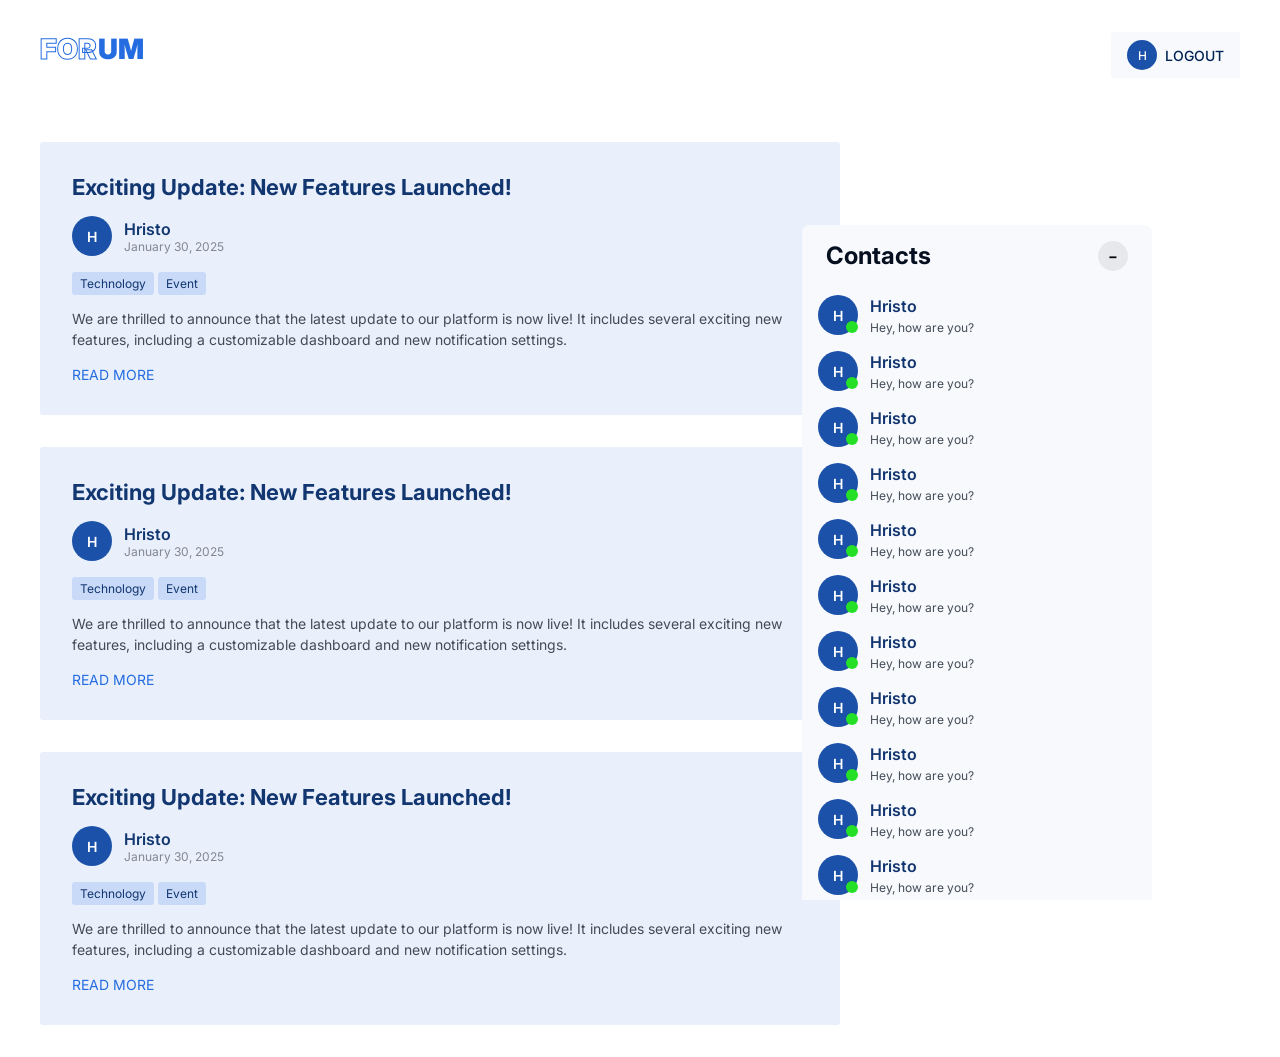
==== index.html @ 7d696c57 "e" ====
<!DOCTYPE html>
<html lang="en">
  <head>
    <meta charset="UTF-8" />
    <meta name="viewport" content="width=device-width, initial-scale=1.0" />
    <title>Forum</title>
    <link rel="stylesheet" href="style.css" />
  </head>
  <body>
    <div class="container">
      <header id="header">
        <a href="/">
          <div class="logo">
            <span class="storked">FOR</span>
            <span class="filled">UM</span>
          </div>
        </a>
        <div class="links">
          <a href="#">
            <span class="avatar avatar--md">H</span>
            <span>logout</span>
          </a>
        </div>
      </header>
    </div>
    <div class="container" id="main">
      <div id="posts">
        <div class="post">
          <a class="post-title" href="#"
            >Exciting Update: New Features Launched!</a
          >
          <header class="post-header">
            <div class="avatar avatar--large">H</div>
            <div class="user-info">
              <span class="username">Hristo</span>
              <span class="date">January 30, 2025</span>
            </div>
          </header>
          <div class="post-tags">
            <span class="tag">Technology</span>
            <span class="tag">Event</span>
          </div>
          <div class="post-content">
            We are thrilled to announce that the latest update to our platform
            is now live! It includes several exciting new features, including a
            customizable dashboard and new notification settings.
          </div>
          <a href="#" class="post-read-more">read more</a>
        </div>
        <div class="post">
          <a class="post-title" href="#"
            >Exciting Update: New Features Launched!</a
          >
          <header class="post-header">
            <div class="avatar avatar--large">H</div>
            <div class="user-info">
              <span class="username">Hristo</span>
              <span class="date">January 30, 2025</span>
            </div>
          </header>
          <div class="post-tags">
            <span class="tag">Technology</span>
            <span class="tag">Event</span>
          </div>
          <div class="post-content">
            We are thrilled to announce that the latest update to our platform
            is now live! It includes several exciting new features, including a
            customizable dashboard and new notification settings.
          </div>
          <a href="#" class="post-read-more">read more</a>
        </div>
        <div class="post">
          <a class="post-title" href="#"
            >Exciting Update: New Features Launched!</a
          >
          <header class="post-header">
            <div class="avatar avatar--large">H</div>
            <div class="user-info">
              <span class="username">Hristo</span>
              <span class="date">January 30, 2025</span>
            </div>
          </header>
          <div class="post-tags">
            <span class="tag">Technology</span>
            <span class="tag">Event</span>
          </div>
          <div class="post-content">
            We are thrilled to announce that the latest update to our platform
            is now live! It includes several exciting new features, including a
            customizable dashboard and new notification settings.
          </div>
          <a href="#" class="post-read-more">read more</a>
        </div>
      </div>
      <div class="contacts">
        <header class="contact-header">
          <h2>Contacts</h2>
          <span>-</span>
        </header>
        <div class="contact-list">
          <div class="user-chat">
            <div class="avatar-status">
              <div class="avatar avatar--large">H</div>
              <span class="status"></span>
            </div>
            <div class="user-info">
              <span class="username">Hristo</span>
              <span class="last-message">Hey, how are you?</span>
            </div>
          </div>
          <div class="user-chat">
            <div class="avatar-status">
              <div class="avatar avatar--large">H</div>
              <span class="status"></span>
            </div>
            <div class="user-info">
              <span class="username">Hristo</span>
              <span class="last-message">Hey, how are you?</span>
            </div>
          </div>
          <div class="user-chat">
            <div class="avatar-status">
              <div class="avatar avatar--large">H</div>
              <span class="status"></span>
            </div>
            <div class="user-info">
              <span class="username">Hristo</span>
              <span class="last-message">Hey, how are you?</span>
            </div>
          </div>
          <div class="user-chat">
            <div class="avatar-status">
              <div class="avatar avatar--large">H</div>
              <span class="status"></span>
            </div>
            <div class="user-info">
              <span class="username">Hristo</span>
              <span class="last-message">Hey, how are you?</span>
            </div>
          </div>
          <div class="user-chat">
            <div class="avatar-status">
              <div class="avatar avatar--large">H</div>
              <span class="status"></span>
            </div>
            <div class="user-info">
              <span class="username">Hristo</span>
              <span class="last-message">Hey, how are you?</span>
            </div>
          </div>
          <div class="user-chat">
            <div class="avatar-status">
              <div class="avatar avatar--large">H</div>
              <span class="status"></span>
            </div>
            <div class="user-info">
              <span class="username">Hristo</span>
              <span class="last-message">Hey, how are you?</span>
            </div>
          </div>
          <div class="user-chat">
            <div class="avatar-status">
              <div class="avatar avatar--large">H</div>
              <span class="status"></span>
            </div>
            <div class="user-info">
              <span class="username">Hristo</span>
              <span class="last-message">Hey, how are you?</span>
            </div>
          </div>
          <div class="user-chat">
            <div class="avatar-status">
              <div class="avatar avatar--large">H</div>
              <span class="status"></span>
            </div>
            <div class="user-info">
              <span class="username">Hristo</span>
              <span class="last-message">Hey, how are you?</span>
            </div>
          </div>
          <div class="user-chat">
            <div class="avatar-status">
              <div class="avatar avatar--large">H</div>
              <span class="status"></span>
            </div>
            <div class="user-info">
              <span class="username">Hristo</span>
              <span class="last-message">Hey, how are you?</span>
            </div>
          </div>
          <div class="user-chat">
            <div class="avatar-status">
              <div class="avatar avatar--large">H</div>
              <span class="status"></span>
            </div>
            <div class="user-info">
              <span class="username">Hristo</span>
              <span class="last-message">Hey, how are you?</span>
            </div>
          </div>
          <div class="user-chat">
            <div class="avatar-status">
              <div class="avatar avatar--large">H</div>
              <span class="status"></span>
            </div>
            <div class="user-info">
              <span class="username">Hristo</span>
              <span class="last-message">Hey, how are you?</span>
            </div>
          </div>
          <div class="user-chat">
            <div class="avatar-status">
              <div class="avatar avatar--large">H</div>
              <span class="status"></span>
            </div>
            <div class="user-info">
              <span class="username">Hristo</span>
              <span class="last-message">Hey, how are you?</span>
            </div>
          </div>
          <div class="user-chat">
            <div class="avatar-status">
              <div class="avatar avatar--large">H</div>
              <span class="status"></span>
            </div>
            <div class="user-info">
              <span class="username">Hristo</span>
              <span class="last-message">Hey, how are you?</span>
            </div>
          </div>
          <div class="user-chat">
            <div class="avatar-status">
              <div class="avatar avatar--large">H</div>
              <span class="status"></span>
            </div>
            <div class="user-info">
              <span class="username">Last</span>
              <span class="last-message">Hey, how are you?</span>
            </div>
          </div>
          <div class="user-chat">
            <div class="avatar-status">
              <div class="avatar avatar--large">H</div>
              <span class="status"></span>
            </div>
            <div class="user-info">
              <span class="username">Hristo</span>
              <span class="last-message">Hey, how are you?</span>
            </div>
          </div>
          <div class="user-chat">
            <div class="avatar-status">
              <div class="avatar avatar--large">H</div>
              <span class="status"></span>
            </div>
            <div class="user-info">
              <span class="username">Last</span>
              <span class="last-message">Hey, how are you?</span>
            </div>
          </div>
          <div class="user-chat">
            <div class="avatar-status">
              <div class="avatar avatar--large">H</div>
              <span class="status"></span>
            </div>
            <div class="user-info">
              <span class="username">Hristo</span>
              <span class="last-message">Hey, how are you?</span>
            </div>
          </div>
          <div class="user-chat">
            <div class="avatar-status">
              <div class="avatar avatar--large">H</div>
              <span class="status"></span>
            </div>
            <div class="user-info">
              <span class="username">Last</span>
              <span class="last-message">Hey, how are you?</span>
            </div>
          </div>
          <div class="user-chat">
            <div class="avatar-status">
              <div class="avatar avatar--large">H</div>
              <span class="status"></span>
            </div>
            <div class="user-info">
              <span class="username">Hristo</span>
              <span class="last-message">Hey, how are you?</span>
            </div>
          </div>
          <div class="user-chat">
            <div class="avatar-status">
              <div class="avatar avatar--large">H</div>
              <span class="status"></span>
            </div>
            <div class="user-info">
              <span class="username">Last</span>
              <span class="last-message">Hey, how are you?</span>
            </div>
          </div>
        </div>
      </div>
    </div>
  </body>
</html>
---- style.css ----
@import url("https://fonts.googleapis.com/css2?family=Inter:ital,opsz,wght@0,14..32,100..900;1,14..32,100..900&display=swap");
@import "colors.css";
@import "helpers.css";

* {
  margin: 0;
  padding: 0;
  box-sizing: border-box;
}
/* width */
::-webkit-scrollbar {
  width: 12px;
}

/* Track */
::-webkit-scrollbar-track {
  background: var(--neutral-100);
}

/* Handle */
::-webkit-scrollbar-thumb {
  background: var(--primary-300);
}

/* Handle on hover */
::-webkit-scrollbar-thumb:hover {
  background: var(--primary-500);
}

body {
  font-family: "Inter", sans-serif;
}

.logo {
  font-weight: 900;
  font-size: 28px;
  .storked {
    color: var(--white);
    -webkit-text-stroke: 1px var(--primary-500);
    margin-right: -4px;
  }
  .filled {
    color: var(--primary-500);
  }
}

.tag {
  background-color: var(--primary-200);
  color: var(--primary-700);
  padding: 4px 8px;
  border-radius: 3px;
  font-size: 12px;
}

/*  Input and Button Styles */
.input {
  font-family: "Inter", sans-serif;
  border: 1px solid var(--primary-300);
  padding: 12px 8px;
  background-color: var(--neutral-100);
  font-size: 14px;
  border-radius: 3px;
  &::placeholder {
    color: var(--neutral-600);
  }
  &:active,
  &:focus {
    outline: 0;
    border: 1px solid var(--primary-500);
    box-shadow: 0px 0px 8px 1px var(--primary-200);
  }
}

.primary-btn {
  appearance: none;
  -webkit-appearance: none;
  -moz-appearance: none;
  border: 0;
  color: var(--neutral-100);
  background-color: var(--primary-500);
  padding: 12px 24px;
  font-size: 14px;
  border-radius: 3px;
  cursor: pointer;
  transition: all 200ms ease-in;
  &:hover {
    background-color: var(--primary-600);
  }
  &:active {
    background-color: var(--primary-700);
  }
  &:focus {
    outline: 0;
  }
}

.secondary-btn {
  appearance: none;
  -webkit-appearance: none;
  -moz-appearance: none;
  color: var(--primary-700);
  box-shadow: inset 0px 0px 1px 1px var(--primary-300);
  text-decoration: none;
  padding: 12px 24px;
  border-radius: 3px;
  font-size: 14px;
  font-family: "Inter", sans-serif;
  cursor: pointer;
  transition: all 200ms ease-in;
  &:hover {
    background-color: var(--primary-100);
  }
  &:active {
    background-color: var(--primary-200);
  }
  &:focus {
    outline: 0;
  }
}

/* Auth Styles */

.auth-container {
  display: flex;
  justify-content: center;
  align-items: center;
  height: 100vh;
  background-color: var(--neutral-100);
}

.auth-card {
  display: flex;
  flex-direction: column;
  gap: 32px;
  background-color: var(--white);
  border: 1px solid var(--neutral-300);
  width: 350px;
  text-align: center;
  padding: 32px;
  border-radius: 3px;
  h2 {
    font-size: 22px;
    font-weight: bold;
    color: var(--neutral-800);
  }
  form {
    display: flex;
    flex-direction: column;
    gap: 15px;
  }
  .row {
    display: flex;
    width: 100%;
    gap: 22px;
  }
}

/* Header Styles */
.avatar--large {
  width: 40px;
  height: 40px;
  font-size: 14px;
  font-weight: 600;
}

.avatar--md {
  width: 30px;
  height: 30px;
  font-size: 12px;
}

.avatar--small {
  width: 20px;
  height: 20px;
  font-size: 10px;
}

.avatar {
  display: flex;
  align-items: center;
  justify-content: center;
  text-align: center;
  border-radius: 50%;
  background-color: var(--primary-600);
  color: white;
}

#header {
  padding: 32px 0;
  display: flex;
  justify-content: space-between;

  a {
    text-decoration: none;
  }
  .links {
    a {
      border-radius: 3px;
      padding: 8px 16px;
      width: fit-content;
      display: flex;
      align-items: center;
      gap: 8px;
      text-transform: uppercase;
      text-decoration: none;
      color: var(--primary-800);
      font-size: 14px;
      font-weight: 500;
      background-color: var(--neutral-100);
      &:hover {
        background-color: var(--primary-100);
      }
    }
  }
}

#main {
  display: flex;
  gap: 32px;
  width: 1200px;
}

/* post styles */
#posts {
  display: flex;
  flex-direction: column;
  gap: 32px;
  padding: 32px 0;
}
.post {
  width: 800px;
  padding: 32px;
  background-color: var(--primary-100);
  display: flex;
  flex-direction: column;
  gap: 16px;
  border-radius: 3px;
  .post-header {
    display: flex;
    align-items: center;
    gap: 12px;
  }
  .post-title {
    color: var(--primary-700);
    text-decoration: none;
    font-size: 22px;
    font-weight: 700;
    &:hover {
      text-decoration: underline;
      color: var(--primary-800);
    }
  }
  .user-info {
    display: flex;
    flex-direction: column;
    .username {
      font-size: 16px;
      font-weight: 600;
      color: var(--primary-700);
    }
    .date {
      font-size: 12px;
      color: var(--neutral-600);
    }
  }
  .post-content {
    font-size: 14px;
    color: var(--neutral-700);
    line-height: 1.5;
  }
  .post-read-more {
    text-decoration: none;
    color: var(--primary-500);
    text-transform: uppercase;
    font-size: 14px;
    &:hover {
      color: var(--primary-600);
    }
  }
}

/* Sidebar chat Styles */

.contacts {
  position: fixed;
  bottom: 0px;
  right: 10%;
  height: 75vh;
  border-radius: 8px 8px 0 0;
  background-color: var(--neutral-100);
  width: 350px;
  .contact-list {
    overflow-y: auto;
    overscroll-behavior: contain;
    height: 92%;
  }
  .user-chat {
    display: flex;
    gap: 12px;
    align-items: center;
    padding: 8px 16px;
    .user-info {
      display: flex;
      gap: 4px;
      flex-direction: column;
      width: 100%;
      .username {
        font-size: 16px;
        font-weight: 600;
        color: var(--primary-700);
      }
      .last-message {
        font-size: 12px;
        color: var(--neutral-700);
        white-space: nowrap;
        overflow: hidden;
        text-overflow: ellipsis;
      }
    }
    &:hover {
      cursor: pointer;
      background-color: var(--neutral-200);
    }
    .avatar-status {
      position: relative;
      .status {
        position: absolute;
        right: 0;
        bottom: 2px;
        display: inline-block;
        width: 12px;
        height: 12px;
        font-size: 12px;
        background-color: var(--green-500);
        border-radius: 50%;
      }
    }
  }
  .contact-header {
    display: flex;
    justify-content: space-between;
    padding: 16px 24px;
    h2 {
      color: var(--neutral-800);
    }
    span {
      font-size: 22px;
      cursor: pointer;
      width: 30px;
      height: 30px;
      background-color: var(--neutral-300);
      display: flex;
      align-items: center;
      justify-content: center;
      border-radius: 50%;
      &:hover {
        background-color: var(--neutral-400);
      }
    }
  }
}
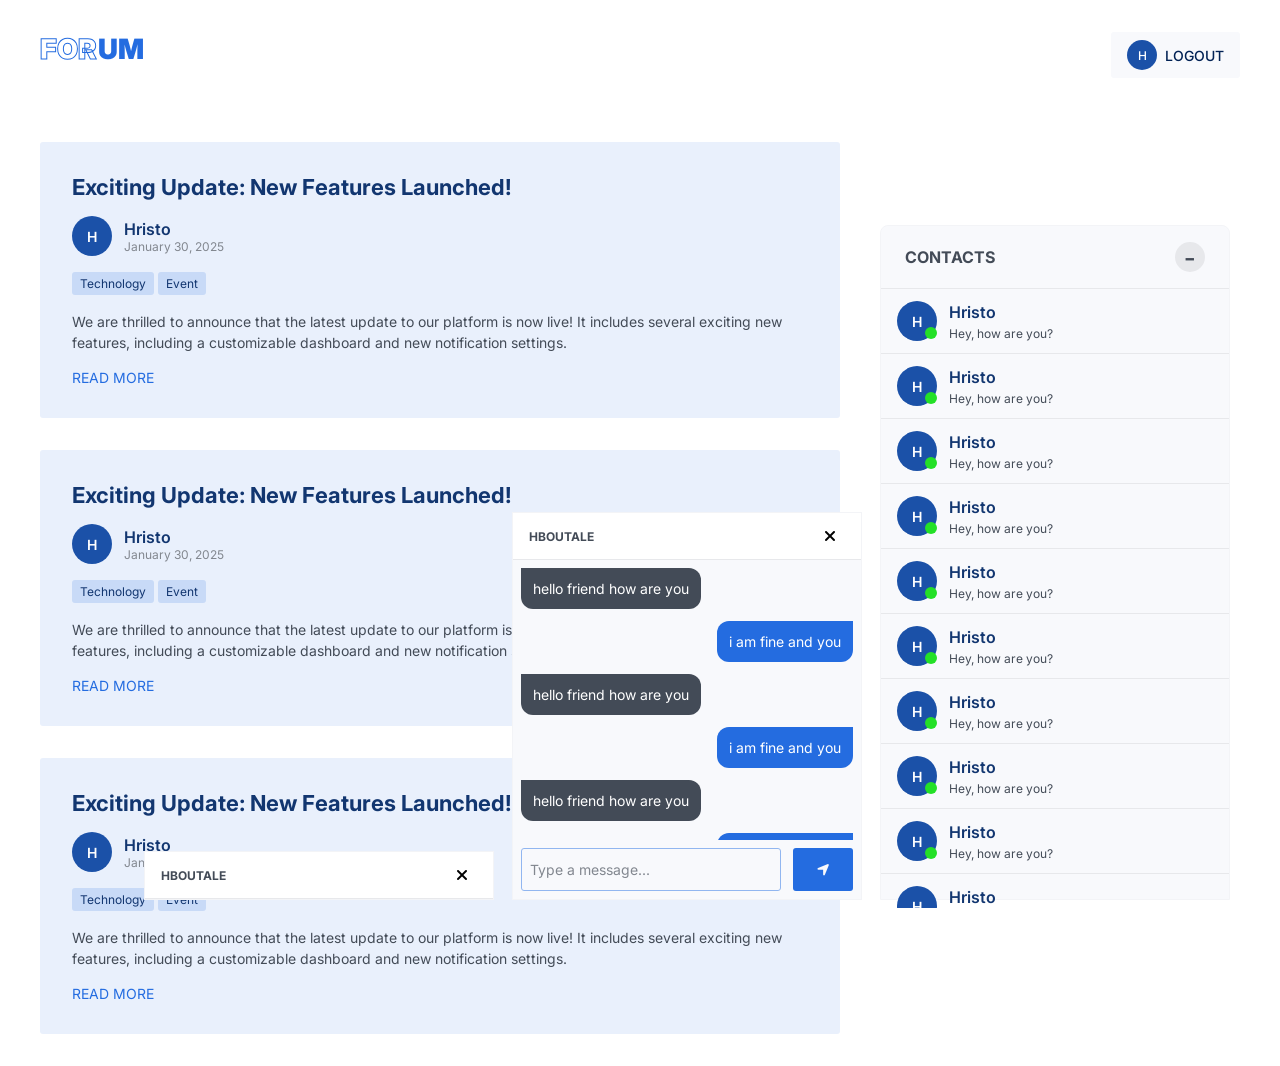
==== commit 71a25c5e: "implement basic reactive framework with signal and effect management" ====
--- a/index.html
+++ b/index.html
@@ -5,6 +5,13 @@
     <meta name="viewport" content="width=device-width, initial-scale=1.0" />
     <title>Forum</title>
     <link rel="stylesheet" href="style.css" />
+    <link
+      rel="stylesheet"
+      href="https://cdnjs.cloudflare.com/ajax/libs/font-awesome/6.7.2/css/all.min.css"
+      integrity="sha512-Evv84Mr4kqVGRNSgIGL/F/aIDqQb7xQ2vcrdIwxfjThSH8CSR7PBEakCr51Ck+w+/U6swU2Im1vVX0SVk9ABhg=="
+      crossorigin="anonymous"
+      referrerpolicy="no-referrer"
+    />
   </head>
   <body>
     <div class="container">
@@ -23,9 +30,9 @@
         </div>
       </header>
     </div>
-    <div class="container" id="main">
+    <div class="container">
       <div id="posts">
-        <div class="post">
+        <div class="post-item">
           <a class="post-title" href="#"
             >Exciting Update: New Features Launched!</a
           >
@@ -47,7 +54,7 @@
           </div>
           <a href="#" class="post-read-more">read more</a>
         </div>
-        <div class="post">
+        <div class="post-item">
           <a class="post-title" href="#"
             >Exciting Update: New Features Launched!</a
           >
@@ -69,7 +76,7 @@
           </div>
           <a href="#" class="post-read-more">read more</a>
         </div>
-        <div class="post">
+        <div class="post-item">
           <a class="post-title" href="#"
             >Exciting Update: New Features Launched!</a
           >
@@ -92,6 +99,9 @@
           <a href="#" class="post-read-more">read more</a>
         </div>
       </div>
+    </div>
+
+    <div class="chat-windws-list">
       <div class="contacts">
         <header class="contact-header">
           <h2>Contacts</h2>
@@ -300,6 +310,50 @@
           </div>
         </div>
       </div>
+      <div class="chat-window">
+        <div class="chat-header">
+          <h2>hboutale</h2>
+          <span><i class="fa fa-times"></i> </span>
+        </div>
+        <div class="chat-zone">
+          <div class="chat-body">
+            <div class="chat-incoming">hello friend how are you</div>
+            <div class="chat-outgoing">i am fine and you</div>
+            <div class="chat-incoming">hello friend how are you</div>
+            <div class="chat-outgoing">i am fine and you</div>
+            <div class="chat-incoming">hello friend how are you</div>
+            <div class="chat-outgoing">i am fine and you</div>
+            <div class="chat-incoming">hello friend how are you</div>
+            <div class="chat-outgoing">i am fine and you</div>
+          </div>
+          <form class="chat-footer">
+            <input class="input full-width" type="text" placeholder="Type a message..." />
+            <button class="primary-btn"><i class="fa-solid fa-location-arrow"></i></button>
+          </form>
+        </div>
+      </div>
+      <div class="chat-window">
+        <div class="chat-header">
+          <h2>hboutale</h2>
+          <span><i class="fa fa-times"></i> </span>
+        </div>
+        <div class="chat-zone hidden ">
+          <div class="chat-body ">
+            <div class="chat-incoming">hello friend how are you</div>
+            <div class="chat-outgoing">i am fine and you</div>
+            <div class="chat-incoming">hello friend how are you</div>
+            <div class="chat-outgoing">i am fine and you</div>
+            <div class="chat-incoming">hello friend how are you</div>
+            <div class="chat-outgoing">i am fine and you</div>
+            <div class="chat-incoming">hello friend how are you</div>
+            <div class="chat-outgoing">i am fine and you</div>
+          </div>
+          <form class="chat-footer">
+            <input class="input" type="text" placeholder="Type a message..." />
+            <button class="primary-btn"><i class="fa-solid fa-location-arrow"></i></button>
+          </form>
+        </div>
+      </div>
     </div>
   </body>
 </html>
--- a/style.css
+++ b/style.css
@@ -50,6 +50,19 @@
   padding: 4px 8px;
   border-radius: 3px;
   font-size: 12px;
+  display: inline-block;
+}
+
+.tag-lg {
+  padding: 8px 16px;
+  border-radius: 3px;
+  font-size: 16px;
+}
+
+.tag-md {
+  padding: 6px 12px;
+  border-radius: 3px;
+  font-size: 14px;
 }
 
 /*  Input and Button Styles */
@@ -227,7 +240,7 @@
   gap: 32px;
   padding: 32px 0;
 }
-.post {
+.post-item {
   width: 800px;
   padding: 32px;
   background-color: var(--primary-100);
@@ -282,13 +295,11 @@
 /* Sidebar chat Styles */
 
 .contacts {
-  position: fixed;
-  bottom: 0px;
-  right: 10%;
   height: 75vh;
   border-radius: 8px 8px 0 0;
   background-color: var(--neutral-100);
   width: 350px;
+  border: 1px solid var(--neutral-200);
   .contact-list {
     overflow-y: auto;
     overscroll-behavior: contain;
@@ -298,7 +309,8 @@
     display: flex;
     gap: 12px;
     align-items: center;
-    padding: 8px 16px;
+    padding: 12px 16px;
+    border-bottom: 1px solid var(--neutral-300);
     .user-info {
       display: flex;
       gap: 4px;
@@ -339,23 +351,230 @@
   .contact-header {
     display: flex;
     justify-content: space-between;
+    align-items: center;
     padding: 16px 24px;
+    border-bottom: 1px solid var(--neutral-300);
     h2 {
-      color: var(--neutral-800);
+      font-size: 16px;
+      text-transform: uppercase;
+      color: var(--neutral-700);
     }
     span {
-      font-size: 22px;
+      font-size: 26px;
+      cursor: pointer;
+      user-select: none;
+      width: 30px;
+      height: 30px;
+      background-color: var(--neutral-300);
+      display: flex;
+      align-items: center;
+      justify-content: center;
+      font-weight: 500;
+      border-radius: 50%;
+      color: var(--neutral-700);
+      &:hover {
+        background-color: var(--neutral-400);
+      }
+    }
+  }
+}
+
+.post-container {
+  width: 90%;
+  .post {
+    display: flex;
+    flex-direction: column;
+    gap: 22px;
+    .post-header {
+      .post-title {
+        font-size: 28px;
+        font-weight: 700;
+        color: var(--primary-700);
+        margin-bottom: 8px;
+      }
+      .post-info {
+        display: flex;
+        gap: 12px;
+      }
+      .post-details {
+        display: flex;
+        flex-direction: column;
+        gap: 4px;
+        .post-author {
+          font-size: 16px;
+          font-weight: 600;
+          color: var(--primary-700);
+        }
+        .post-date {
+          font-size: 12px;
+          color: var(--neutral-600);
+        }
+      }
+    }
+    .post-content {
+      font-size: 16px;
+      color: var(--neutral-700);
+      line-height: 1.6;
+    }
+    .post-tags {
+      display: flex;
+      gap: 12px;
+    }
+  }
+
+  .comment-form {
+    padding: 22px 0;
+    display: flex;
+    gap: 12px;
+    flex-direction: column;
+    form {
+      display: flex;
+      flex-direction: column;
+      gap: 12px;
+    }
+  }
+  .comments {
+    display: flex;
+    flex-direction: column;
+    gap: 26px;
+    padding: 22px 0;
+    .comment-item {
+      display: flex;
+      gap: 12px;
+      align-items: flex-start;
+      justify-content: flex-start;
+      .commnet-content {
+        display: flex;
+        flex-direction: column;
+        gap: 12px;
+        border-radius: 3px;
+        border: 1px solid var(--neutral-200);
+        padding: 12px;
+        max-width: 800px;
+        .comment-info {
+          display: flex;
+          gap: 4px;
+          flex-direction: column;
+          .comment-author {
+            font-size: 16px;
+            font-weight: 600;
+            color: var(--primary-700);
+          }
+          .comment-date {
+            font-size: 12px;
+            color: var(--neutral-600);
+          }
+        }
+        .comment-text {
+          font-size: 14px;
+          color: var(--neutral-700);
+          line-height: 1.5;
+        }
+        .comment-actions {
+          display: flex;
+          gap: 18px;
+          .react {
+            text-decoration: none;
+            text-transform: uppercase;
+            font-size: 14px;
+            font-weight: 600;
+            padding: 8px 12px;
+            color: var(--neutral-700);
+            &.like {
+              &.active {
+                color: var(--primary-500);
+              }
+              &:hover {
+                color: var(--primary-400);
+              }
+            }
+            &.dislike {
+              &.active {
+                color: var(--danger-500);
+              }
+              &:hover {
+                color: var(--danger-400);
+              }
+            }
+          }
+        }
+      }
+    }
+  }
+}
+
+/* chat window styles */
+
+.chat-windws-list {
+  position: fixed;
+  bottom: 0;
+  right: 50px;
+  display: flex;
+  gap: 18px;
+  justify-content: flex-end;
+  align-items: flex-end;
+  flex-direction: row-reverse;
+}
+
+.chat-window {
+  background-color: var(--neutral-100);
+  border: 1px solid var(--neutral-200);
+  width: 350px;
+  .chat-header {
+    padding: 8px 16px;
+    display: flex;
+    justify-content: space-between;
+    align-items: center;
+    border-bottom: 1px solid var(--neutral-300);
+    background-color: var(--white);
+    h2 {
+      font-size: 12px;
+      text-transform: uppercase;
+      color: var(--neutral-700);
+    }
+    span {
       cursor: pointer;
       width: 30px;
       height: 30px;
-      background-color: var(--neutral-300);
+      border-radius: 50%;
       display: flex;
       align-items: center;
       justify-content: center;
-      border-radius: 50%;
       &:hover {
-        background-color: var(--neutral-400);
-      }
-    }
-  }
-}
+        background-color: var(--neutral-300);
+      }
+    }
+  }
+
+  .chat-body {
+    padding: 8px;
+    display: flex;
+    flex-direction: column;
+    gap: 12px;
+    font-size: 14px;
+    height: 280px;
+    overflow-y: scroll;
+    .chat-incoming {
+      background-color: var(--neutral-700);
+      color: var(--white);
+      width: fit-content;
+      padding: 12px;
+      border-radius: 0px 12px 12px 12px;
+    }
+    .chat-outgoing {
+      background-color: var(--primary-500);
+      color: var(--white);
+      width: fit-content;
+      padding: 12px;
+      border-radius: 12px 0px 12px 12px;
+      margin-left: auto;
+    }
+  }
+
+  .chat-footer {
+    display: flex;
+    gap: 12px;
+    padding: 8px;
+    justify-content: space-between;
+  }
+}
